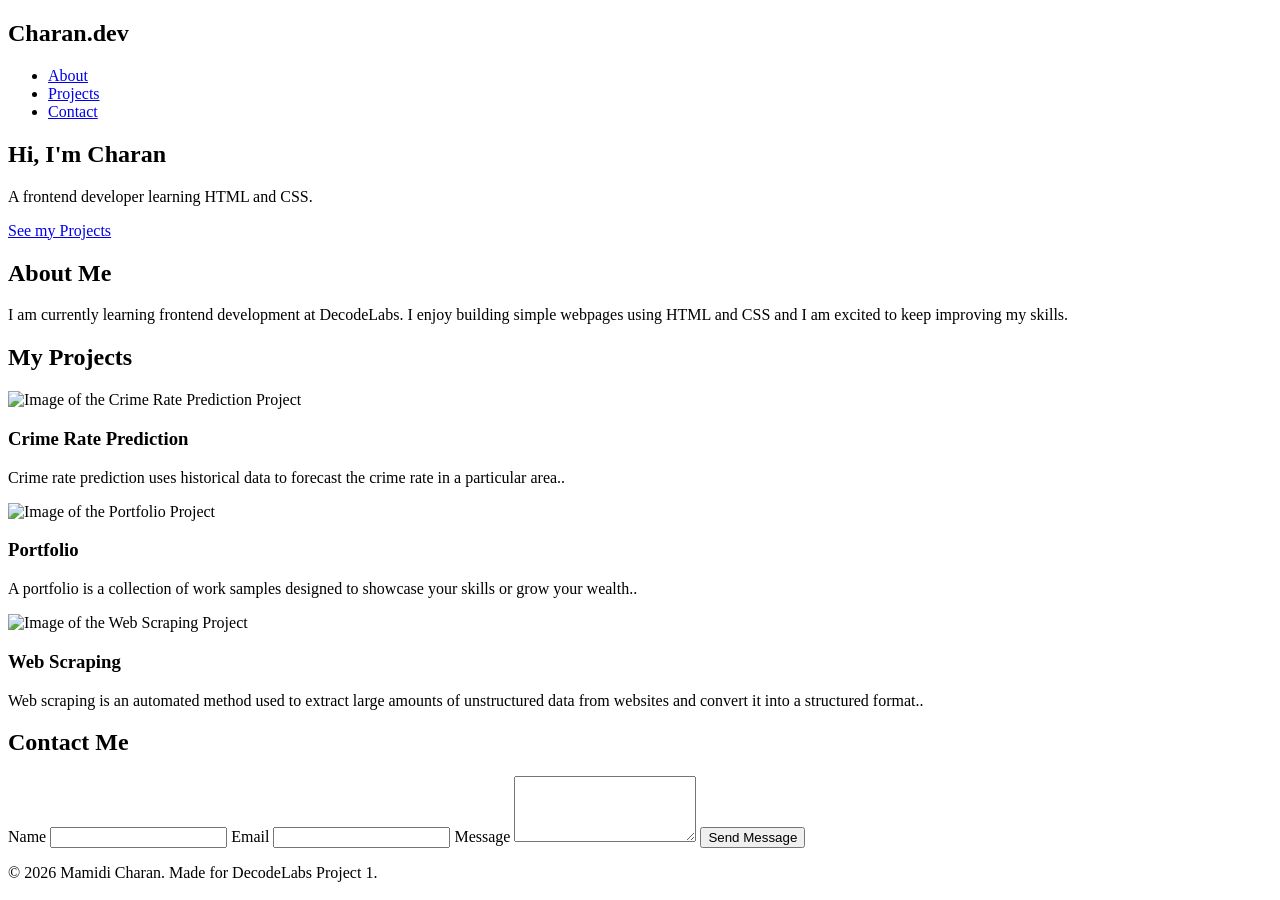
==== Project-1/index.html @ 28222ee4 "Added Project -1 Portfolio Website" ====
<!DOCTYPE html>
<html lang="en">
<head>
  <meta charset="UTF-8">
  <meta name="viewport" content="width=device-width, initial-scale=1.0">
  <title>Mamidi Charan - Frontend Developer</title>
  <link rel="stylesheet" href="styles.css">
</head>
<body>

  <!-- HEADER -->
  <header>
    <h2 class="logo">Charan.dev</h2>
    <nav>
      <ul class="nav-list">
        <li><a href="#about">About</a></li>
        <li><a href="#projects">Projects</a></li>
        <li><a href="#contact">Contact</a></li>
      </ul>
    </nav>
  </header>

  <main>

    <!-- HERO SECTION -->
    <section class="hero">
      <h1>Hi, I'm Charan</h1>
      <p>A frontend developer learning HTML and CSS.</p>
      <a href="#projects" class="btn">See my Projects</a>
    </section>

    <!-- ABOUT SECTION -->
    <section id="about" class="about">
      <h2>About Me</h2>
      <p>
        I am currently learning frontend development at DecodeLabs.
        I enjoy building simple webpages using HTML and CSS and I am
        excited to keep improving my skills.
      </p>
    </section>

    <!-- PROJECTS SECTION (using Grid) -->
    <section id="projects" class="projects">
      <h2>My Projects</h2>
      <div class="project-grid">

        <div class="project-card">
          <img src="crime-rate-prediction.jpeg" alt="Image of the Crime Rate Prediction Project" width="300" height="180">
          <h3>Crime Rate Prediction</h3>
          <p>Crime rate prediction uses historical data to forecast the crime rate in a particular area..</p>
        </div>

        <div class="project-card">
          <img src="portfolio.jpeg" alt="Image of the Portfolio Project" width="300" height="180">
          <h3>Portfolio</h3>
          <p>A portfolio is a collection of work samples designed to showcase your skills or grow your wealth..</p>
        </div>

        <div class="project-card">
          <img src="web-scarping.jpeg" alt="Image of the Web Scraping Project" width="300" height="180">
          <h3>Web Scraping</h3>
          <p>Web scraping is an automated method used to extract large amounts of unstructured data from websites and convert it into a structured format..</p>
        </div>

      </div>
    </section>

    <!-- CONTACT SECTION -->
    <section id="contact" class="contact">
      <h2>Contact Me</h2>
      <form>
        <label for="name">Name</label>
        <input type="text" id="name" name="name" required>

        <label for="email">Email</label>
        <input type="email" id="email" name="email" required>

        <label for="message">Message</label>
        <textarea id="message" name="message" rows="4" required></textarea>

        <button type="submit" class="btn">Send Message</button>
      </form>
    </section>

  </main>

  <!-- FOOTER -->
  <footer>
    <p>&copy; 2026 Mamidi Charan. Made for DecodeLabs Project 1.</p>
  </footer>

</body>
</html>
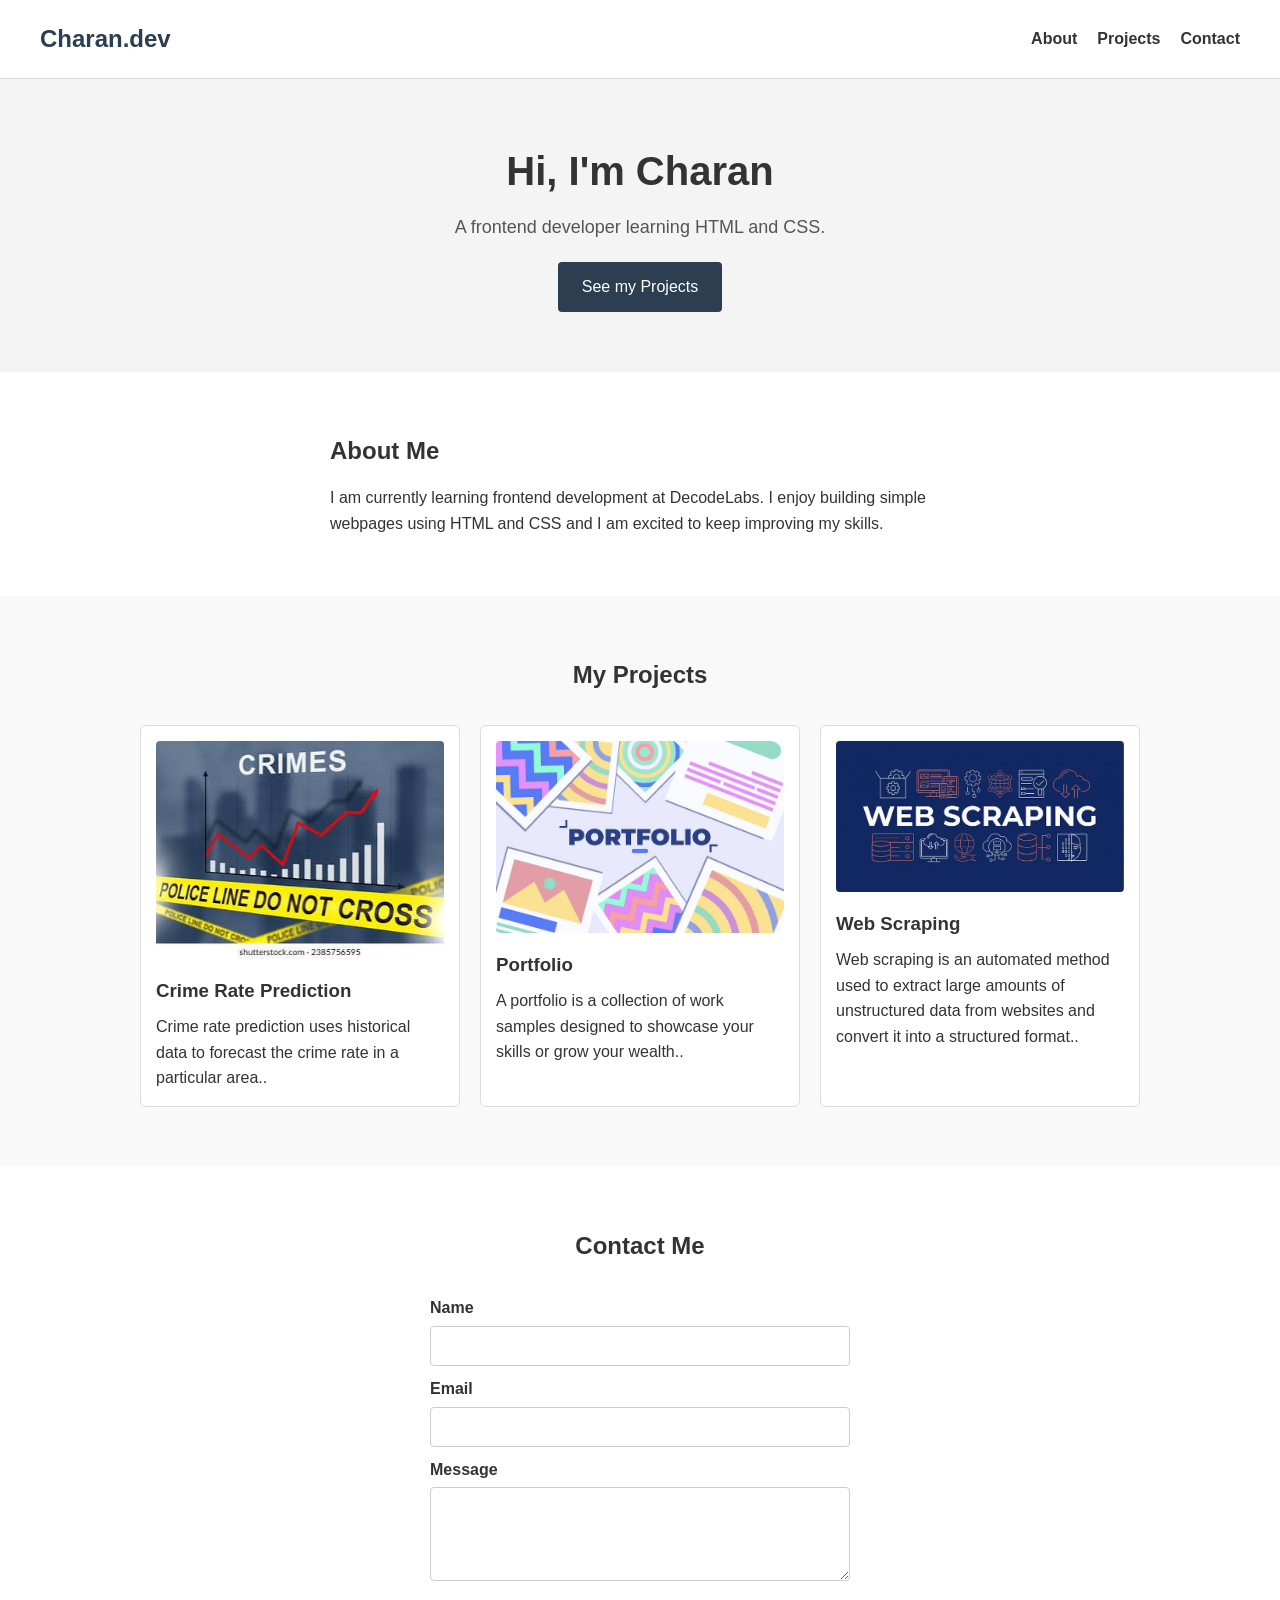
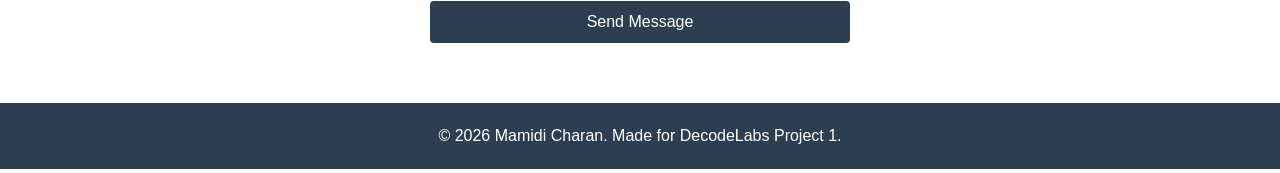
==== commit d5d05de0: "Add Project 1, 2, and 3 with READMEs" ====
--- a/Project-1/index.html
+++ b/Project-1/index.html
@@ -4,7 +4,7 @@
   <meta charset="UTF-8">
   <meta name="viewport" content="width=device-width, initial-scale=1.0">
   <title>Mamidi Charan - Frontend Developer</title>
-  <link rel="stylesheet" href="styles.css">
+  <link rel="stylesheet" href="css/styles.css">
 </head>
 <body>
 
@@ -45,19 +45,19 @@
       <div class="project-grid">
 
         <div class="project-card">
-          <img src="crime-rate-prediction.jpeg" alt="Image of the Crime Rate Prediction Project" width="300" height="180">
+          <img src="assets/images/crime-rate-prediction.jpeg" alt="Image of the Crime Rate Prediction Project" width="300" height="180">
           <h3>Crime Rate Prediction</h3>
           <p>Crime rate prediction uses historical data to forecast the crime rate in a particular area..</p>
         </div>
 
         <div class="project-card">
-          <img src="portfolio.jpeg" alt="Image of the Portfolio Project" width="300" height="180">
+          <img src="assets/images/portfolio.jpeg" alt="Image of the Portfolio Project" width="300" height="180">
           <h3>Portfolio</h3>
           <p>A portfolio is a collection of work samples designed to showcase your skills or grow your wealth..</p>
         </div>
 
         <div class="project-card">
-          <img src="web-scarping.jpeg" alt="Image of the Web Scraping Project" width="300" height="180">
+          <img src="assets/images/web-scarping.jpeg" alt="Image of the Web Scraping Project" width="300" height="180">
           <h3>Web Scraping</h3>
           <p>Web scraping is an automated method used to extract large amounts of unstructured data from websites and convert it into a structured format..</p>
         </div>
--- a/Project-1/css/styles.css
+++ b/Project-1/css/styles.css
@@ -0,0 +1,169 @@
+* {
+  margin: 0;
+  padding: 0;
+  box-sizing: border-box;
+}
+
+body {
+  font-family: Arial, sans-serif;
+  color: #333333;
+  line-height: 1.6;
+}
+
+/* HEADER */
+header {
+  display: flex;
+  justify-content: space-between;
+  align-items: center;
+  padding: 20px 40px;
+  background-color: #ffffff;
+  border-bottom: 1px solid #dddddd;
+}
+
+.logo {
+  color: #2c3e50;
+}
+
+/* Flexbox used here to line up the nav links in a row */
+.nav-list {
+  list-style: none;
+  display: flex;
+  gap: 20px;
+}
+
+.nav-list a {
+  text-decoration: none;
+  color: #333333;
+  font-weight: bold;
+}
+
+.nav-list a:hover {
+  color: #e67e22;
+}
+
+/* HERO SECTION */
+.hero {
+  text-align: center;
+  padding: 60px 20px;
+  background-color: #f4f4f4;
+}
+
+.hero h1 {
+  font-size: 40px;
+  margin-bottom: 10px;
+}
+
+.hero p {
+  font-size: 18px;
+  margin-bottom: 20px;
+  color: #555555;
+}
+
+/* Button used in hero and contact section */
+.btn {
+  display: inline-block;
+  background-color: #2c3e50;
+  color: #ffffff;
+  padding: 12px 24px;
+  text-decoration: none;
+  border: none;
+  border-radius: 4px;
+  font-size: 16px;
+  cursor: pointer;
+}
+
+.btn:hover {
+  background-color: #e67e22;
+}
+
+/* ABOUT SECTION */
+.about {
+  padding: 60px 40px;
+  max-width: 700px;
+  margin: 0 auto;
+}
+
+.about h2 {
+  margin-bottom: 15px;
+}
+
+/* PROJECTS SECTION */
+.projects {
+  padding: 60px 40px;
+  background-color: #f9f9f9;
+  text-align: center;
+}
+
+.projects h2 {
+  margin-bottom: 30px;
+}
+
+/* Grid used here to arrange the project cards */
+.project-grid {
+  display: grid;
+  grid-template-columns: repeat(3, 1fr);
+  gap: 20px;
+  max-width: 1000px;
+  margin: 0 auto;
+}
+
+.project-card {
+  background-color: #ffffff;
+  border: 1px solid #dddddd;
+  border-radius: 6px;
+  padding: 15px;
+  text-align: left;
+}
+
+.project-card img {
+  width: 100%;
+  height: auto;
+  border-radius: 4px;
+  margin-bottom: 10px;
+}
+
+.project-card h3 {
+  margin-bottom: 8px;
+}
+
+/* CONTACT SECTION */
+.contact {
+  padding: 60px 40px;
+  max-width: 500px;
+  margin: 0 auto;
+  text-align: center;
+}
+
+.contact form {
+  display: flex;
+  flex-direction: column;
+  text-align: left;
+  margin-top: 20px;
+}
+
+.contact label {
+  margin-top: 10px;
+  margin-bottom: 5px;
+  font-weight: bold;
+}
+
+.contact input,
+.contact textarea {
+  padding: 10px;
+  border: 1px solid #cccccc;
+  border-radius: 4px;
+  font-size: 16px;
+}
+
+.contact button {
+  margin-top: 20px;
+}
+
+/* FOOTER */
+footer {
+  text-align: center;
+  padding: 20px;
+  background-color: #2c3e50;
+  color: #ffffff;
+}
+
